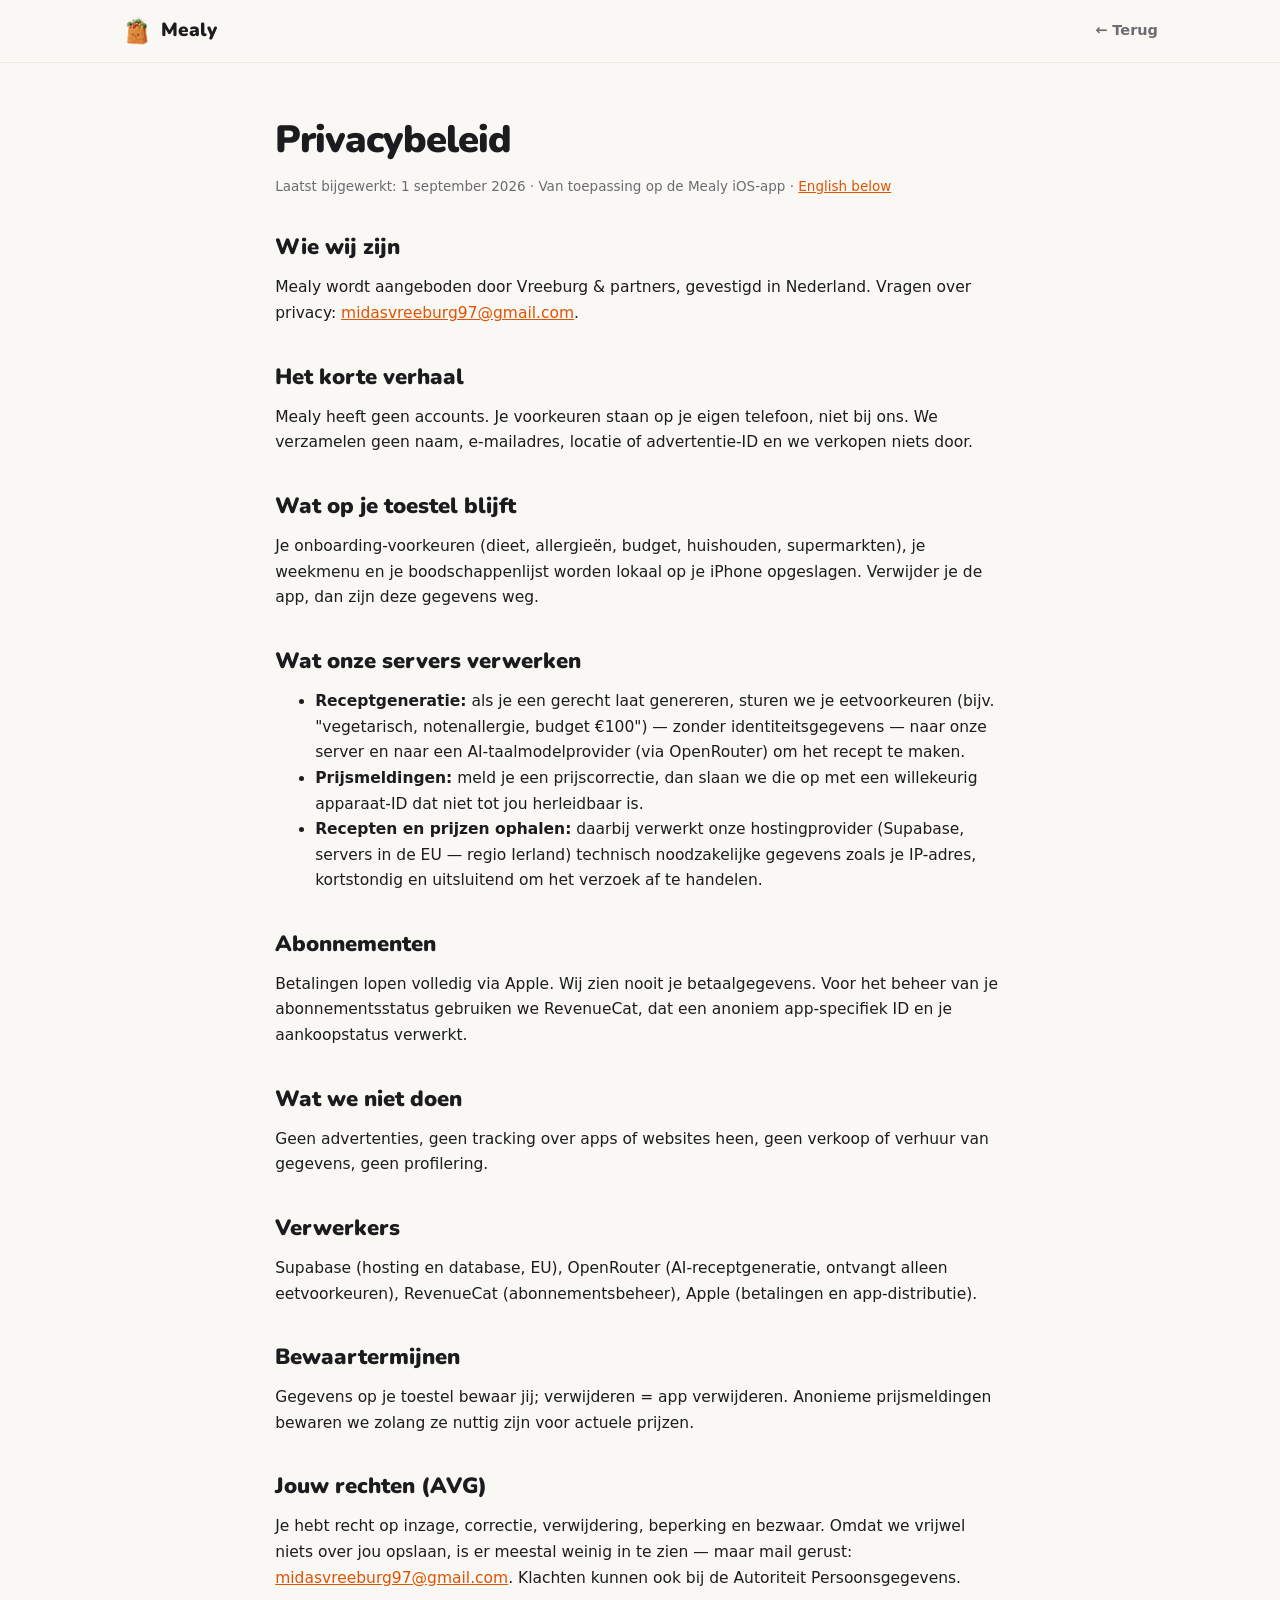
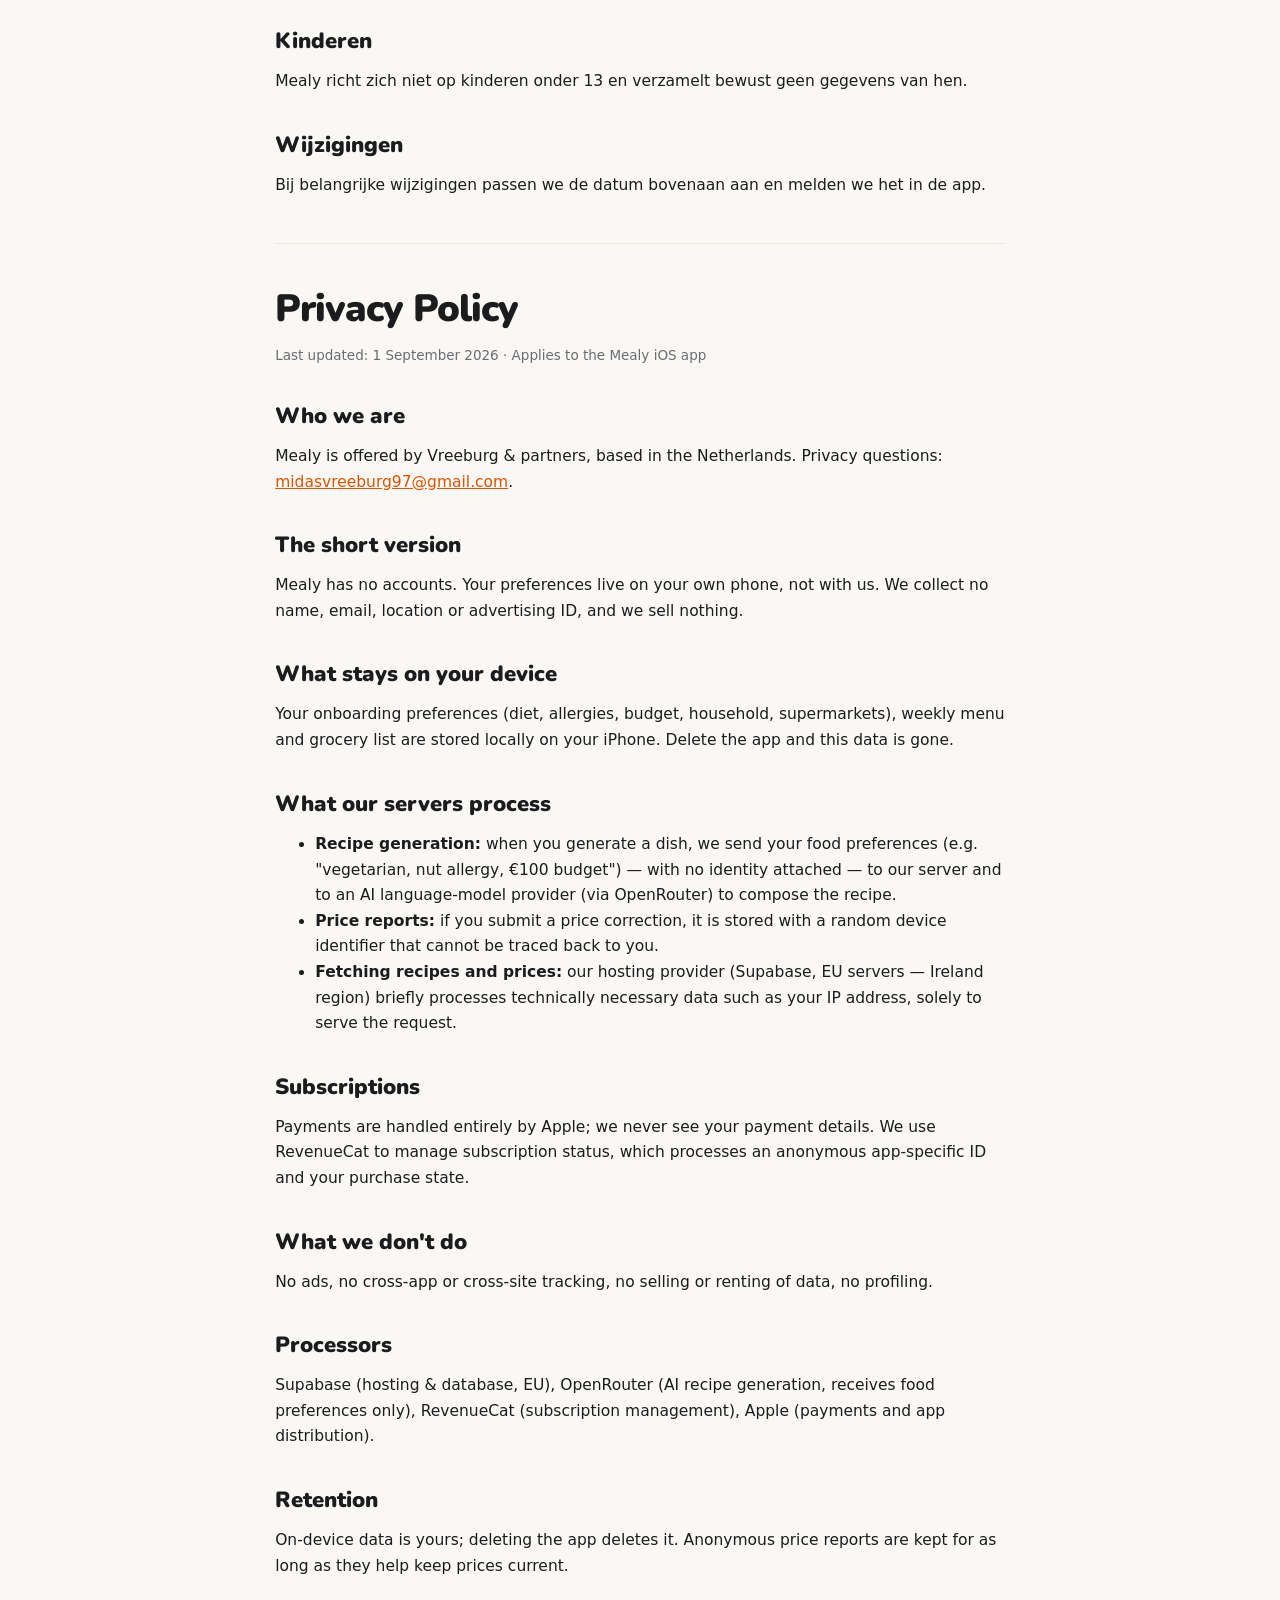
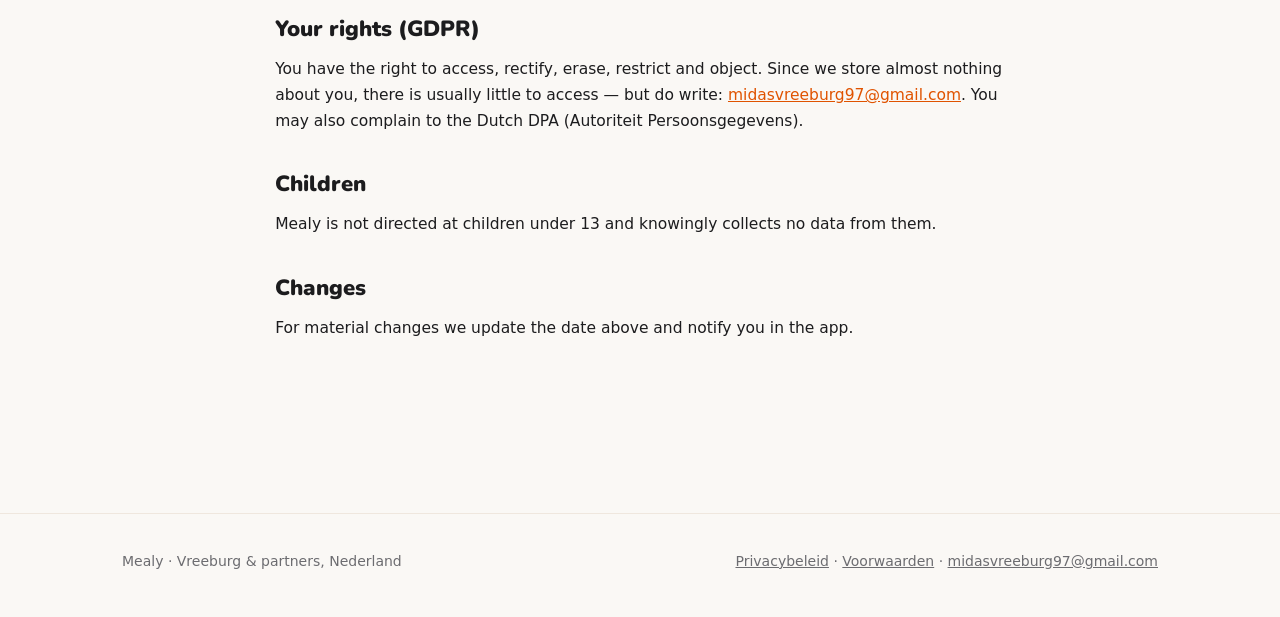
==== privacy.html @ 9125375a "Mealy website: landing, TestFlight test page, privacy, terms" ====
<!doctype html>
<html lang="nl">
<head>
<meta charset="utf-8"><meta name="viewport" content="width=device-width,initial-scale=1">
<title>Privacybeleid — Mealy</title>
<link rel="icon" href="assets/mealy-avatar.png">
<link rel="preconnect" href="https://fonts.googleapis.com">
<link rel="stylesheet" href="https://fonts.googleapis.com/css2?family=Nunito:wght@800;900&display=swap">
<link rel="stylesheet" href="styles.css">
</head>
<body>
<nav class="top"><div class="wrap">
  <a class="logo" href="index.html"><img src="assets/mealy-avatar.png" alt="">Mealy</a>
  <span class="spacer"></span><a class="nl" href="index.html">← Terug</a>
</div></nav>
<main class="doc">
  <h1>Privacybeleid</h1>
  <p class="meta">Laatst bijgewerkt: 1 september 2026 · Van toepassing op de Mealy iOS-app · <a href="#english">English below</a></p>

  <h2>Wie wij zijn</h2>
  <p>Mealy wordt aangeboden door Vreeburg &amp; partners, gevestigd in Nederland. Vragen over privacy: <a href="mailto:midasvreeburg97@gmail.com">midasvreeburg97@gmail.com</a>.</p>

  <h2>Het korte verhaal</h2>
  <p>Mealy heeft geen accounts. Je voorkeuren staan op je eigen telefoon, niet bij ons. We verzamelen geen naam, e-mailadres, locatie of advertentie-ID en we verkopen niets door.</p>

  <h2>Wat op je toestel blijft</h2>
  <p>Je onboarding-voorkeuren (dieet, allergieën, budget, huishouden, supermarkten), je weekmenu en je boodschappenlijst worden lokaal op je iPhone opgeslagen. Verwijder je de app, dan zijn deze gegevens weg.</p>

  <h2>Wat onze servers verwerken</h2>
  <ul>
    <li><b>Receptgeneratie:</b> als je een gerecht laat genereren, sturen we je eetvoorkeuren (bijv. "vegetarisch, notenallergie, budget €100") — zonder identiteitsgegevens — naar onze server en naar een AI-taalmodelprovider (via OpenRouter) om het recept te maken.</li>
    <li><b>Prijsmeldingen:</b> meld je een prijscorrectie, dan slaan we die op met een willekeurig apparaat-ID dat niet tot jou herleidbaar is.</li>
    <li><b>Recepten en prijzen ophalen:</b> daarbij verwerkt onze hostingprovider (Supabase, servers in de EU — regio Ierland) technisch noodzakelijke gegevens zoals je IP-adres, kortstondig en uitsluitend om het verzoek af te handelen.</li>
  </ul>

  <h2>Abonnementen</h2>
  <p>Betalingen lopen volledig via Apple. Wij zien nooit je betaalgegevens. Voor het beheer van je abonnementsstatus gebruiken we RevenueCat, dat een anoniem app-specifiek ID en je aankoopstatus verwerkt.</p>

  <h2>Wat we niet doen</h2>
  <p>Geen advertenties, geen tracking over apps of websites heen, geen verkoop of verhuur van gegevens, geen profilering.</p>

  <h2>Verwerkers</h2>
  <p>Supabase (hosting en database, EU), OpenRouter (AI-receptgeneratie, ontvangt alleen eetvoorkeuren), RevenueCat (abonnementsbeheer), Apple (betalingen en app-distributie).</p>

  <h2>Bewaartermijnen</h2>
  <p>Gegevens op je toestel bewaar jij; verwijderen = app verwijderen. Anonieme prijsmeldingen bewaren we zolang ze nuttig zijn voor actuele prijzen.</p>

  <h2>Jouw rechten (AVG)</h2>
  <p>Je hebt recht op inzage, correctie, verwijdering, beperking en bezwaar. Omdat we vrijwel niets over jou opslaan, is er meestal weinig in te zien — maar mail gerust: <a href="mailto:midasvreeburg97@gmail.com">midasvreeburg97@gmail.com</a>. Klachten kunnen ook bij de Autoriteit Persoonsgegevens.</p>

  <h2>Kinderen</h2>
  <p>Mealy richt zich niet op kinderen onder 13 en verzamelt bewust geen gegevens van hen.</p>

  <h2>Wijzigingen</h2>
  <p>Bij belangrijke wijzigingen passen we de datum bovenaan aan en melden we het in de app.</p>

  <hr style="border:none; border-top:1px solid var(--border); margin:44px 0">

  <h1 id="english">Privacy Policy</h1>
  <p class="meta">Last updated: 1 September 2026 · Applies to the Mealy iOS app</p>
  <h2>Who we are</h2>
  <p>Mealy is offered by Vreeburg &amp; partners, based in the Netherlands. Privacy questions: <a href="mailto:midasvreeburg97@gmail.com">midasvreeburg97@gmail.com</a>.</p>
  <h2>The short version</h2>
  <p>Mealy has no accounts. Your preferences live on your own phone, not with us. We collect no name, email, location or advertising ID, and we sell nothing.</p>
  <h2>What stays on your device</h2>
  <p>Your onboarding preferences (diet, allergies, budget, household, supermarkets), weekly menu and grocery list are stored locally on your iPhone. Delete the app and this data is gone.</p>
  <h2>What our servers process</h2>
  <ul>
    <li><b>Recipe generation:</b> when you generate a dish, we send your food preferences (e.g. "vegetarian, nut allergy, €100 budget") — with no identity attached — to our server and to an AI language-model provider (via OpenRouter) to compose the recipe.</li>
    <li><b>Price reports:</b> if you submit a price correction, it is stored with a random device identifier that cannot be traced back to you.</li>
    <li><b>Fetching recipes and prices:</b> our hosting provider (Supabase, EU servers — Ireland region) briefly processes technically necessary data such as your IP address, solely to serve the request.</li>
  </ul>
  <h2>Subscriptions</h2>
  <p>Payments are handled entirely by Apple; we never see your payment details. We use RevenueCat to manage subscription status, which processes an anonymous app-specific ID and your purchase state.</p>
  <h2>What we don't do</h2>
  <p>No ads, no cross-app or cross-site tracking, no selling or renting of data, no profiling.</p>
  <h2>Processors</h2>
  <p>Supabase (hosting &amp; database, EU), OpenRouter (AI recipe generation, receives food preferences only), RevenueCat (subscription management), Apple (payments and app distribution).</p>
  <h2>Retention</h2>
  <p>On-device data is yours; deleting the app deletes it. Anonymous price reports are kept for as long as they help keep prices current.</p>
  <h2>Your rights (GDPR)</h2>
  <p>You have the right to access, rectify, erase, restrict and object. Since we store almost nothing about you, there is usually little to access — but do write: <a href="mailto:midasvreeburg97@gmail.com">midasvreeburg97@gmail.com</a>. You may also complain to the Dutch DPA (Autoriteit Persoonsgegevens).</p>
  <h2>Children</h2>
  <p>Mealy is not directed at children under 13 and knowingly collects no data from them.</p>
  <h2>Changes</h2>
  <p>For material changes we update the date above and notify you in the app.</p>
</main>
<footer><div class="wrap">
  <span>Mealy · Vreeburg &amp; partners, Nederland</span>
  <span><a href="privacy.html">Privacybeleid</a> · <a href="voorwaarden.html">Voorwaarden</a> · <a href="mailto:midasvreeburg97@gmail.com">midasvreeburg97@gmail.com</a></span>
</div></footer>
</body>
</html>
---- styles.css ----
/* Mealy site — single committed light theme, mirrors the app's tokens. */
:root{
  --cream:#FAF8F5; --cream-top:#FFF7EF; --card:#FFFFFF; --ink:#1C1C1E; --muted:#6C6C70;
  --orange:#FF5E00; --orange-dark:#E05300; --orange-soft:#FFEFE4; --border:#EFE7DE;
  --green:#2E7D32; --green-soft:#E8F5E9; --r:18px;
}
*{box-sizing:border-box}
html{scroll-behavior:smooth}
body{margin:0; background:var(--cream); color:var(--ink); font:16px/1.65 -apple-system,"SF Pro Text",system-ui,Segoe UI,sans-serif}
h1,h2,h3{font-family:"Nunito",-apple-system,system-ui,sans-serif; line-height:1.12; text-wrap:balance; margin:0}
.wrap{max-width:1080px; margin:0 auto; padding:0 22px}
a{color:var(--orange-dark)}
.btn{display:inline-block; font-family:Nunito; font-weight:800; font-size:16px; text-decoration:none; border-radius:999px; padding:14px 26px}
.btn-primary{background:linear-gradient(135deg,var(--orange),#FF8A1E); color:#fff; box-shadow:0 6px 18px rgba(255,94,0,.28)}
.btn-primary:hover{filter:brightness(1.05)}
.btn-ghost{color:var(--orange-dark); border:1.5px solid var(--border); background:var(--card)}
.eyebrow{font-family:Nunito; font-weight:800; font-size:12.5px; letter-spacing:.14em; text-transform:uppercase; color:var(--orange)}
.accent{color:var(--orange)}
nav.top{position:sticky; top:0; z-index:20; background:rgba(250,248,245,.92); backdrop-filter:blur(10px); border-bottom:1px solid var(--border)}
nav.top .wrap{display:flex; align-items:center; gap:22px; height:62px}
.logo{display:flex; align-items:center; gap:9px; font-family:Nunito; font-weight:900; font-size:19px; color:var(--ink); text-decoration:none}
.logo img{width:30px;height:30px}
nav.top a.nl{font-size:14.5px; color:var(--muted); text-decoration:none; font-weight:600}
nav.top a.nl:hover{color:var(--ink)}
nav.top .spacer{flex:1}
nav.top .btn{padding:9px 18px; font-size:14px}
.hero{background:linear-gradient(170deg,var(--cream-top),var(--cream) 75%); padding:64px 0 56px; overflow:hidden}
.hero .wrap{display:grid; grid-template-columns:1.15fr .85fr; gap:44px; align-items:center}
.hero h1{font-size:clamp(34px,5.4vw,54px); font-weight:900; letter-spacing:-1.4px; margin:14px 0 16px}
.hero p.sub{font-size:18px; color:var(--muted); max-width:46ch; margin:0 0 26px}
.hero .ctas{display:flex; gap:12px; flex-wrap:wrap; align-items:center}
.phone{width:290px; margin:0 auto; background:#111; border-radius:44px; padding:12px; box-shadow:0 30px 60px rgba(28,20,10,.22)}
.screen{background:var(--cream-top); border-radius:34px; padding:18px 14px 22px; min-height:520px}
.screen h3{font-size:22px; font-weight:900; margin:2px 4px 12px}
.daycard{background:var(--card); border:1.5px solid var(--orange); border-radius:18px; padding:14px; box-shadow:0 8px 20px rgba(28,20,10,.07)}
.dayhead{display:flex; align-items:center; gap:8px; margin-bottom:8px}
.dayhead b{font-family:Nunito; font-weight:900; font-size:12px; letter-spacing:.06em; color:#B26A00}
.pill{font-family:Nunito; font-weight:800; font-size:10px; color:#fff; background:var(--orange); border-radius:999px; padding:3px 9px}
.dish{display:flex; gap:10px; align-items:center; padding:9px 0; border-top:1px solid var(--border)}
.dish:first-of-type{border-top:0}
.dish img{width:46px;height:46px;border-radius:12px;object-fit:cover}
.dish .t{flex:1; min-width:0}
.dish .t b{display:block; font-size:12.5px; line-height:1.25}
.dish .t small{color:var(--muted); font-size:10.5px}
.dish .p{font-family:Nunito;font-weight:900; color:var(--orange); font-size:13px; white-space:nowrap}
.ringchip{margin-top:10px; display:flex; align-items:center; gap:10px; background:var(--green-soft); border-radius:14px; padding:9px 12px}
.ringchip b{color:var(--green); font-family:Nunito; font-size:12.5px}
.band{border-top:1px solid var(--border); border-bottom:1px solid var(--border); background:var(--card); padding:26px 0}
.band .eyebrow{display:block; text-align:center; margin-bottom:16px; color:var(--muted)}
.logos{display:flex; flex-wrap:wrap; gap:14px 26px; justify-content:center; align-items:center}
.logos img{height:40px; width:auto; border-radius:10px; border:1px solid var(--border); background:#fff}
section.sec{padding:76px 0}
.sec-head{text-align:center; max-width:62ch; margin:0 auto 44px}
.sec-head h2{font-size:clamp(26px,3.6vw,38px); font-weight:900; letter-spacing:-.8px; margin:10px 0 12px}
.sec-head p{color:var(--muted); margin:0}
.steps{display:grid; grid-template-columns:repeat(3,1fr); gap:22px}
.step{background:var(--card); border:1px solid var(--border); border-radius:var(--r); padding:26px 22px; position:relative}
.step .num{position:absolute; top:14px; right:18px; font-family:Nunito; font-weight:900; font-size:44px; color:var(--orange-soft)}
.step .ico{width:46px;height:46px;border-radius:14px;background:var(--orange-soft);display:grid;place-items:center;font-size:22px;margin-bottom:14px}
.step h3{font-size:17.5px; font-weight:800; margin-bottom:8px}
.step p{color:var(--muted); font-size:14.5px; margin:0}
.grid6{display:grid; grid-template-columns:repeat(3,1fr); gap:22px}
.feature{background:var(--card); border:1px solid var(--border); border-radius:var(--r); padding:24px 22px}
.feature .ico{width:42px;height:42px;border-radius:13px;background:var(--orange-soft);display:grid;place-items:center;font-size:20px;margin-bottom:12px}
.feature h3{font-size:16.5px; font-weight:800; margin-bottom:7px}
.feature p{color:var(--muted); font-size:14px; margin:0}
.gallery{display:grid; grid-template-columns:repeat(6,1fr); gap:10px}
.gallery img{width:100%; aspect-ratio:1; object-fit:cover; border-radius:14px}
.split{display:grid; grid-template-columns:1fr 1fr; gap:44px; align-items:center}
.split h2{font-size:clamp(24px,3.2vw,34px); font-weight:900; letter-spacing:-.7px; margin:8px 0 14px}
.split p{color:var(--muted)}
.stat{background:var(--card); border:1px solid var(--border); border-radius:var(--r); padding:22px}
.stat b{font-family:Nunito; font-size:34px; font-weight:900; color:var(--green); display:block; letter-spacing:-1px}
.stat span{color:var(--muted); font-size:14px}
.stats{display:grid; gap:14px}
.price-card{max-width:440px; margin:0 auto; background:var(--card); border:2px solid var(--orange); border-radius:24px; padding:30px 28px; box-shadow:0 18px 40px rgba(255,94,0,.10)}
.price-card .tagline{font-family:Nunito;font-weight:800;font-size:12px;letter-spacing:.1em;color:#fff;background:var(--orange);border-radius:999px;padding:5px 13px;display:inline-block}
.price-line{display:flex; align-items:baseline; gap:12px; margin:16px 0 4px}
.price-line s{color:var(--muted); font-size:24px; font-weight:700}
.price-line b{font-family:Nunito; font-size:46px; font-weight:900; letter-spacing:-1.5px; color:var(--green)}
.price-card ul{list-style:none; padding:0; margin:18px 0 22px}
.price-card li{padding:7px 0 7px 30px; position:relative; font-size:15px}
.price-card li::before{content:"✓"; position:absolute; left:2px; color:var(--green); font-weight:800}
details{background:var(--card); border:1px solid var(--border); border-radius:14px; padding:16px 20px; margin-bottom:10px}
details summary{font-family:Nunito; font-weight:800; font-size:15.5px; cursor:pointer; list-style:none; display:flex; justify-content:space-between; align-items:center}
details summary::after{content:"+"; font-size:20px; color:var(--orange)}
details[open] summary::after{content:"–"}
details p{color:var(--muted); font-size:14.5px; margin:10px 0 0}
.cta-banner{background:linear-gradient(135deg,#FF6A00,#FFA33A); border-radius:26px; padding:52px 30px; text-align:center; color:#fff}
.cta-banner h2{font-size:clamp(24px,3.4vw,36px); font-weight:900; letter-spacing:-.7px; margin-bottom:10px}
.cta-banner p{opacity:.94; margin:0 0 24px}
.cta-banner .btn{background:#fff; color:var(--orange-dark)}
footer{border-top:1px solid var(--border); padding:36px 0 44px; margin-top:76px; color:var(--muted); font-size:14px}
footer .wrap{display:flex; flex-wrap:wrap; gap:14px 30px; align-items:center; justify-content:space-between}
footer a{color:var(--muted)}
.doc{max-width:76ch; margin:0 auto; padding:56px 22px 80px}
.doc h1{font-size:clamp(28px,4.5vw,38px); font-weight:900; letter-spacing:-1px; margin-bottom:6px}
.doc h2{font-size:22px; font-weight:900; margin:38px 0 10px}
.doc p,.doc li{font-size:15.5px}
.doc .meta{color:var(--muted); font-size:13.5px}
.notice{border-left:3px solid var(--orange); background:var(--orange-soft); border-radius:0 12px 12px 0; padding:12px 16px; margin:18px 0; font-size:14.5px}
@media (max-width:840px){
  .hero .wrap,.split{grid-template-columns:1fr}
  .steps,.grid6{grid-template-columns:1fr}
  .gallery{grid-template-columns:repeat(3,1fr)}
  .phone{margin-top:10px}
  nav.top a.nl{display:none}
}
@media (prefers-reduced-motion:reduce){ html{scroll-behavior:auto} }
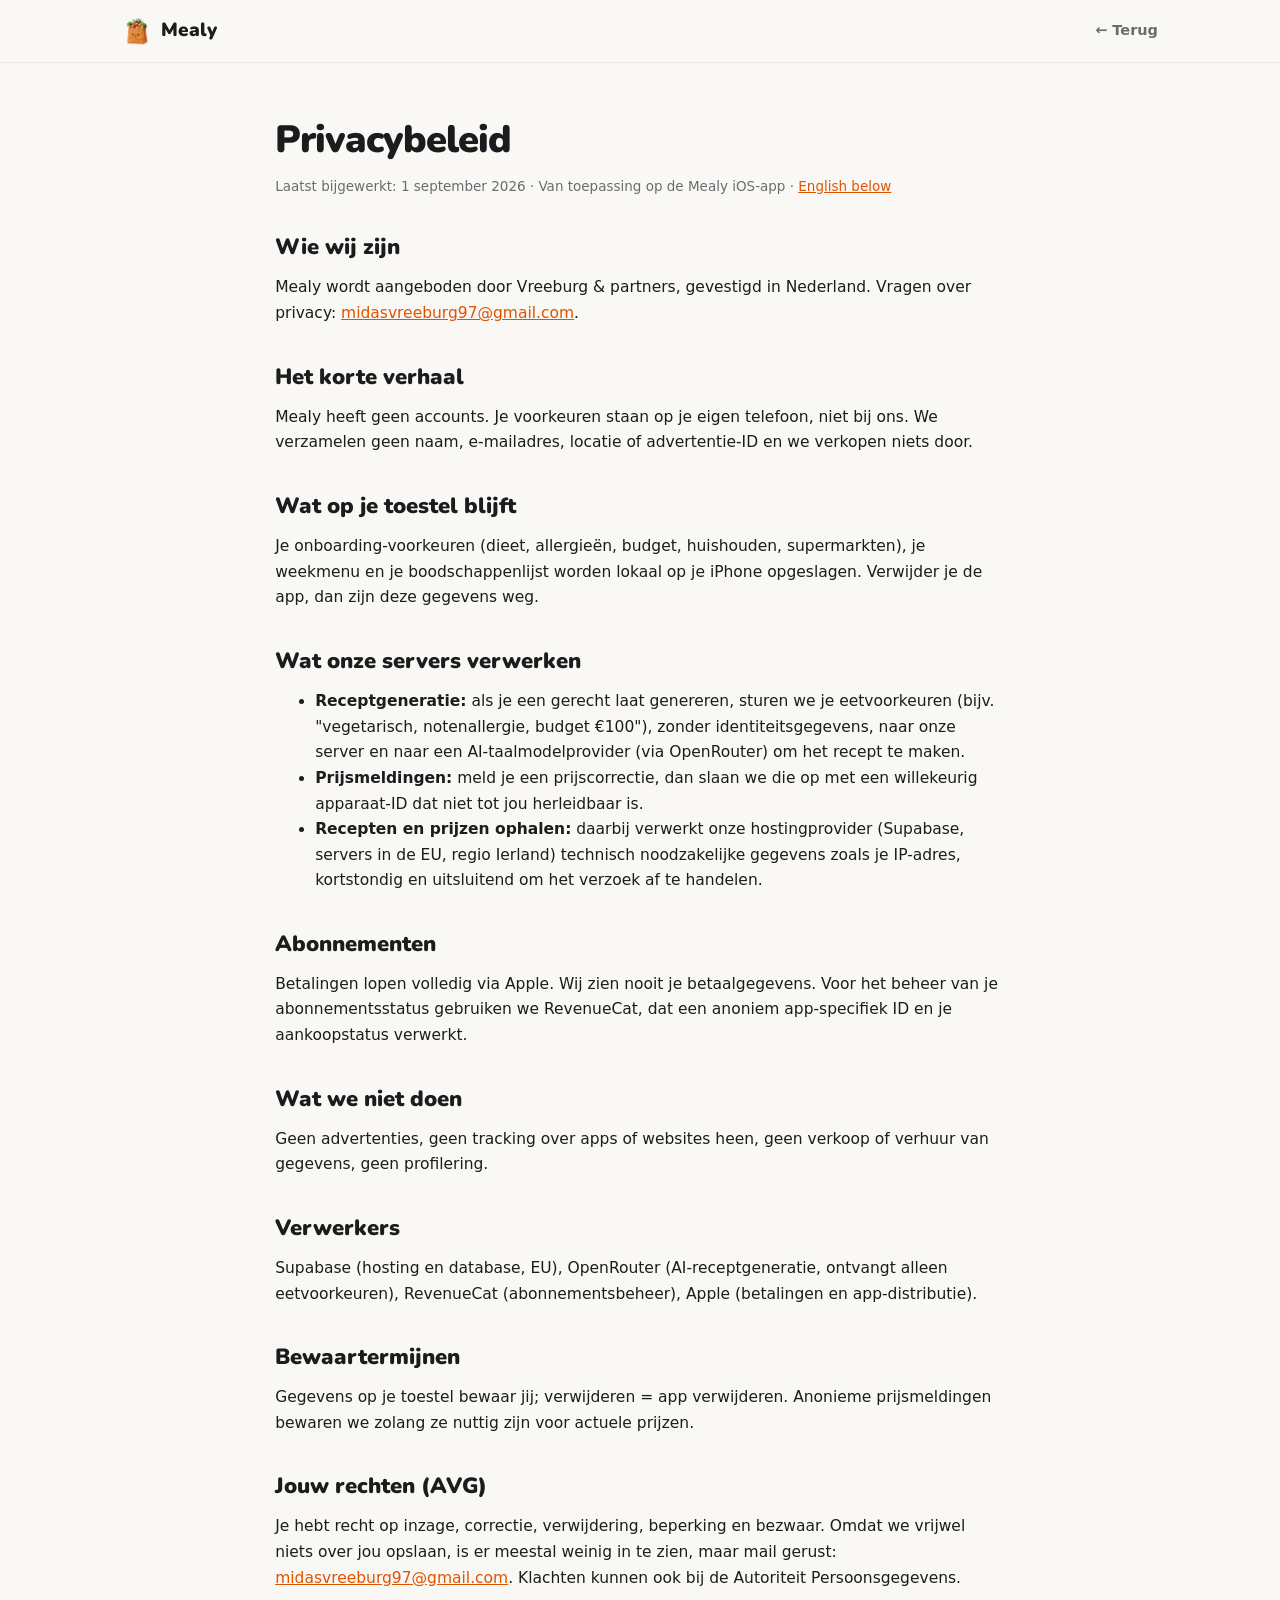
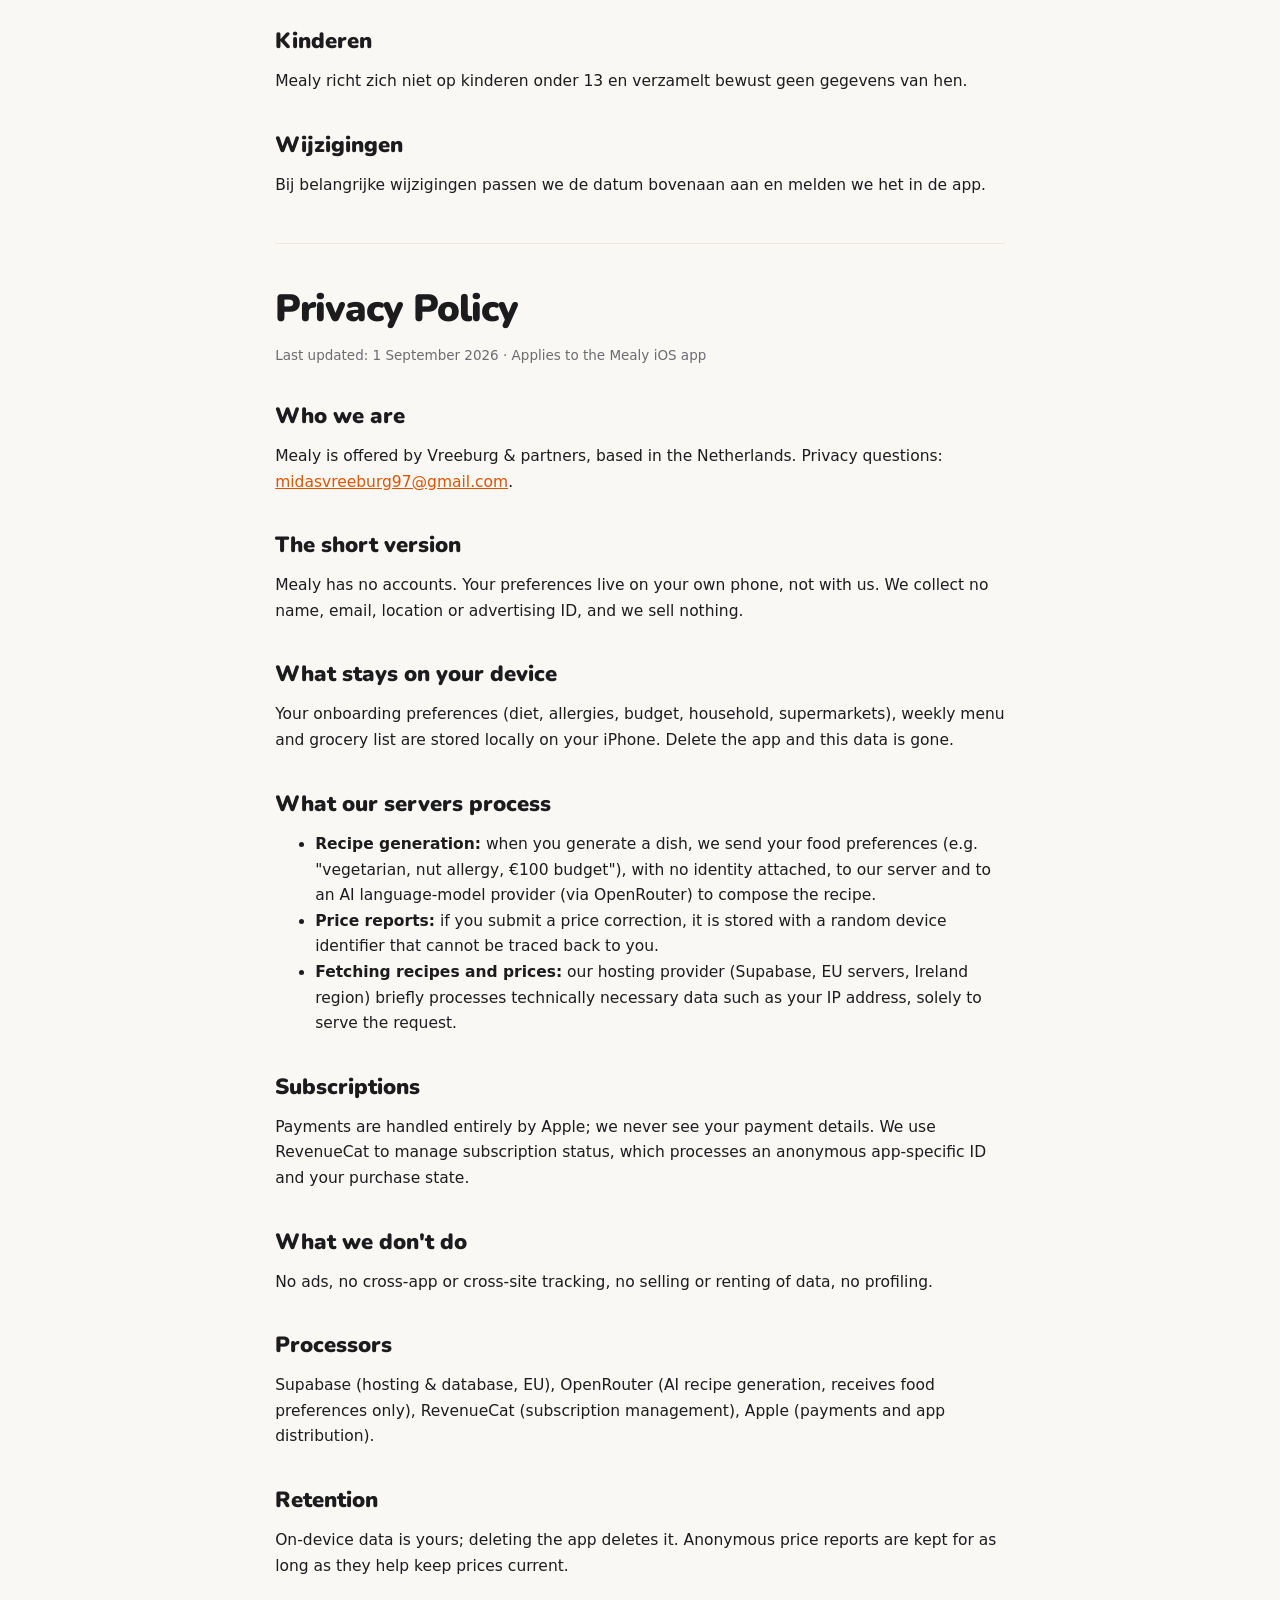
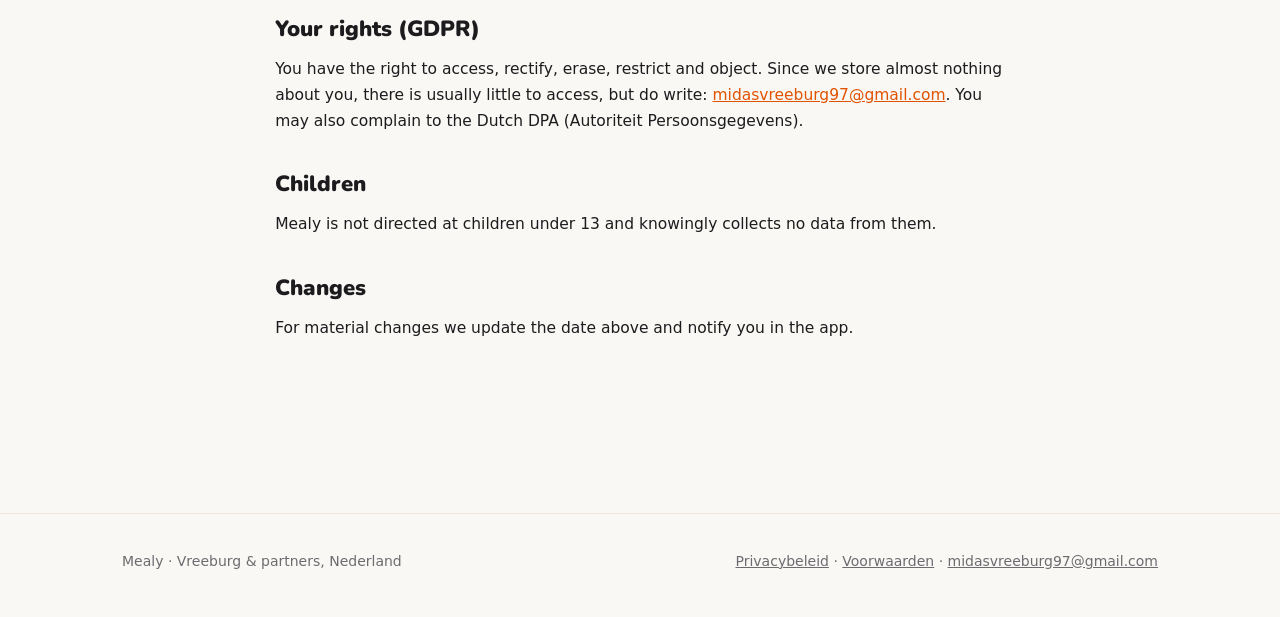
==== commit 2916e408: "TestFlight link live, logo carousel, scroll reveals, copy polish" ====
--- a/privacy.html
+++ b/privacy.html
@@ -2,7 +2,7 @@
 <html lang="nl">
 <head>
 <meta charset="utf-8"><meta name="viewport" content="width=device-width,initial-scale=1">
-<title>Privacybeleid — Mealy</title>
+<title>Privacybeleid · Mealy</title>
 <link rel="icon" href="assets/mealy-avatar.png">
 <link rel="preconnect" href="https://fonts.googleapis.com">
 <link rel="stylesheet" href="https://fonts.googleapis.com/css2?family=Nunito:wght@800;900&display=swap">
@@ -28,9 +28,9 @@
 
   <h2>Wat onze servers verwerken</h2>
   <ul>
-    <li><b>Receptgeneratie:</b> als je een gerecht laat genereren, sturen we je eetvoorkeuren (bijv. "vegetarisch, notenallergie, budget €100") — zonder identiteitsgegevens — naar onze server en naar een AI-taalmodelprovider (via OpenRouter) om het recept te maken.</li>
+    <li><b>Receptgeneratie:</b> als je een gerecht laat genereren, sturen we je eetvoorkeuren (bijv. "vegetarisch, notenallergie, budget €100"), zonder identiteitsgegevens, naar onze server en naar een AI-taalmodelprovider (via OpenRouter) om het recept te maken.</li>
     <li><b>Prijsmeldingen:</b> meld je een prijscorrectie, dan slaan we die op met een willekeurig apparaat-ID dat niet tot jou herleidbaar is.</li>
-    <li><b>Recepten en prijzen ophalen:</b> daarbij verwerkt onze hostingprovider (Supabase, servers in de EU — regio Ierland) technisch noodzakelijke gegevens zoals je IP-adres, kortstondig en uitsluitend om het verzoek af te handelen.</li>
+    <li><b>Recepten en prijzen ophalen:</b> daarbij verwerkt onze hostingprovider (Supabase, servers in de EU, regio Ierland) technisch noodzakelijke gegevens zoals je IP-adres, kortstondig en uitsluitend om het verzoek af te handelen.</li>
   </ul>
 
   <h2>Abonnementen</h2>
@@ -46,7 +46,7 @@
   <p>Gegevens op je toestel bewaar jij; verwijderen = app verwijderen. Anonieme prijsmeldingen bewaren we zolang ze nuttig zijn voor actuele prijzen.</p>
 
   <h2>Jouw rechten (AVG)</h2>
-  <p>Je hebt recht op inzage, correctie, verwijdering, beperking en bezwaar. Omdat we vrijwel niets over jou opslaan, is er meestal weinig in te zien — maar mail gerust: <a href="mailto:midasvreeburg97@gmail.com">midasvreeburg97@gmail.com</a>. Klachten kunnen ook bij de Autoriteit Persoonsgegevens.</p>
+  <p>Je hebt recht op inzage, correctie, verwijdering, beperking en bezwaar. Omdat we vrijwel niets over jou opslaan, is er meestal weinig in te zien, maar mail gerust: <a href="mailto:midasvreeburg97@gmail.com">midasvreeburg97@gmail.com</a>. Klachten kunnen ook bij de Autoriteit Persoonsgegevens.</p>
 
   <h2>Kinderen</h2>
   <p>Mealy richt zich niet op kinderen onder 13 en verzamelt bewust geen gegevens van hen.</p>
@@ -66,9 +66,9 @@
   <p>Your onboarding preferences (diet, allergies, budget, household, supermarkets), weekly menu and grocery list are stored locally on your iPhone. Delete the app and this data is gone.</p>
   <h2>What our servers process</h2>
   <ul>
-    <li><b>Recipe generation:</b> when you generate a dish, we send your food preferences (e.g. "vegetarian, nut allergy, €100 budget") — with no identity attached — to our server and to an AI language-model provider (via OpenRouter) to compose the recipe.</li>
+    <li><b>Recipe generation:</b> when you generate a dish, we send your food preferences (e.g. "vegetarian, nut allergy, €100 budget"), with no identity attached, to our server and to an AI language-model provider (via OpenRouter) to compose the recipe.</li>
     <li><b>Price reports:</b> if you submit a price correction, it is stored with a random device identifier that cannot be traced back to you.</li>
-    <li><b>Fetching recipes and prices:</b> our hosting provider (Supabase, EU servers — Ireland region) briefly processes technically necessary data such as your IP address, solely to serve the request.</li>
+    <li><b>Fetching recipes and prices:</b> our hosting provider (Supabase, EU servers, Ireland region) briefly processes technically necessary data such as your IP address, solely to serve the request.</li>
   </ul>
   <h2>Subscriptions</h2>
   <p>Payments are handled entirely by Apple; we never see your payment details. We use RevenueCat to manage subscription status, which processes an anonymous app-specific ID and your purchase state.</p>
@@ -79,7 +79,7 @@
   <h2>Retention</h2>
   <p>On-device data is yours; deleting the app deletes it. Anonymous price reports are kept for as long as they help keep prices current.</p>
   <h2>Your rights (GDPR)</h2>
-  <p>You have the right to access, rectify, erase, restrict and object. Since we store almost nothing about you, there is usually little to access — but do write: <a href="mailto:midasvreeburg97@gmail.com">midasvreeburg97@gmail.com</a>. You may also complain to the Dutch DPA (Autoriteit Persoonsgegevens).</p>
+  <p>You have the right to access, rectify, erase, restrict and object. Since we store almost nothing about you, there is usually little to access, but do write: <a href="mailto:midasvreeburg97@gmail.com">midasvreeburg97@gmail.com</a>. You may also complain to the Dutch DPA (Autoriteit Persoonsgegevens).</p>
   <h2>Children</h2>
   <p>Mealy is not directed at children under 13 and knowingly collects no data from them.</p>
   <h2>Changes</h2>
--- a/styles.css
+++ b/styles.css
@@ -47,8 +47,12 @@
 .ringchip b{color:var(--green); font-family:Nunito; font-size:12.5px}
 .band{border-top:1px solid var(--border); border-bottom:1px solid var(--border); background:var(--card); padding:26px 0}
 .band .eyebrow{display:block; text-align:center; margin-bottom:16px; color:var(--muted)}
-.logos{display:flex; flex-wrap:wrap; gap:14px 26px; justify-content:center; align-items:center}
-.logos img{height:40px; width:auto; border-radius:10px; border:1px solid var(--border); background:#fff}
+/* Supermarket carousel: an endless slide with soft fade clips on both edges. */
+.logo-marquee{overflow:hidden; -webkit-mask-image:linear-gradient(90deg,transparent,#000 10%,#000 90%,transparent); mask-image:linear-gradient(90deg,transparent,#000 10%,#000 90%,transparent)}
+.logo-track{display:flex; align-items:center; gap:56px; width:max-content; animation:marquee 32s linear infinite}
+.logo-track img{height:80px; width:auto; border-radius:16px; border:1px solid var(--border); background:#fff}
+.logo-marquee:hover .logo-track{animation-play-state:paused}
+@keyframes marquee{from{transform:translateX(0)}to{transform:translateX(-50%)}}
 section.sec{padding:76px 0}
 .sec-head{text-align:center; max-width:62ch; margin:0 auto 44px}
 .sec-head h2{font-size:clamp(26px,3.6vw,38px); font-weight:900; letter-spacing:-.8px; margin:10px 0 12px}
@@ -107,3 +111,20 @@
   nav.top a.nl{display:none}
 }
 @media (prefers-reduced-motion:reduce){ html{scroll-behavior:auto} }
+
+
+/* Scroll reveals: sections drift up as they enter; grids stagger their cards. */
+.reveal{opacity:0; transform:translateY(26px); transition:opacity .7s ease, transform .7s ease}
+.reveal.in{opacity:1; transform:none}
+.stagger > *{opacity:0; transform:translateY(18px); transition:opacity .55s ease, transform .55s ease}
+.stagger.in > *{opacity:1; transform:none}
+.stagger.in > *:nth-child(2){transition-delay:.08s}
+.stagger.in > *:nth-child(3){transition-delay:.16s}
+.stagger.in > *:nth-child(4){transition-delay:.24s}
+.stagger.in > *:nth-child(5){transition-delay:.32s}
+.stagger.in > *:nth-child(6){transition-delay:.4s}
+.stagger.in > *:nth-child(n+7){transition-delay:.48s}
+@media (prefers-reduced-motion:reduce){
+  .reveal,.stagger > *{opacity:1; transform:none; transition:none}
+  .logo-track{animation:none}
+}
